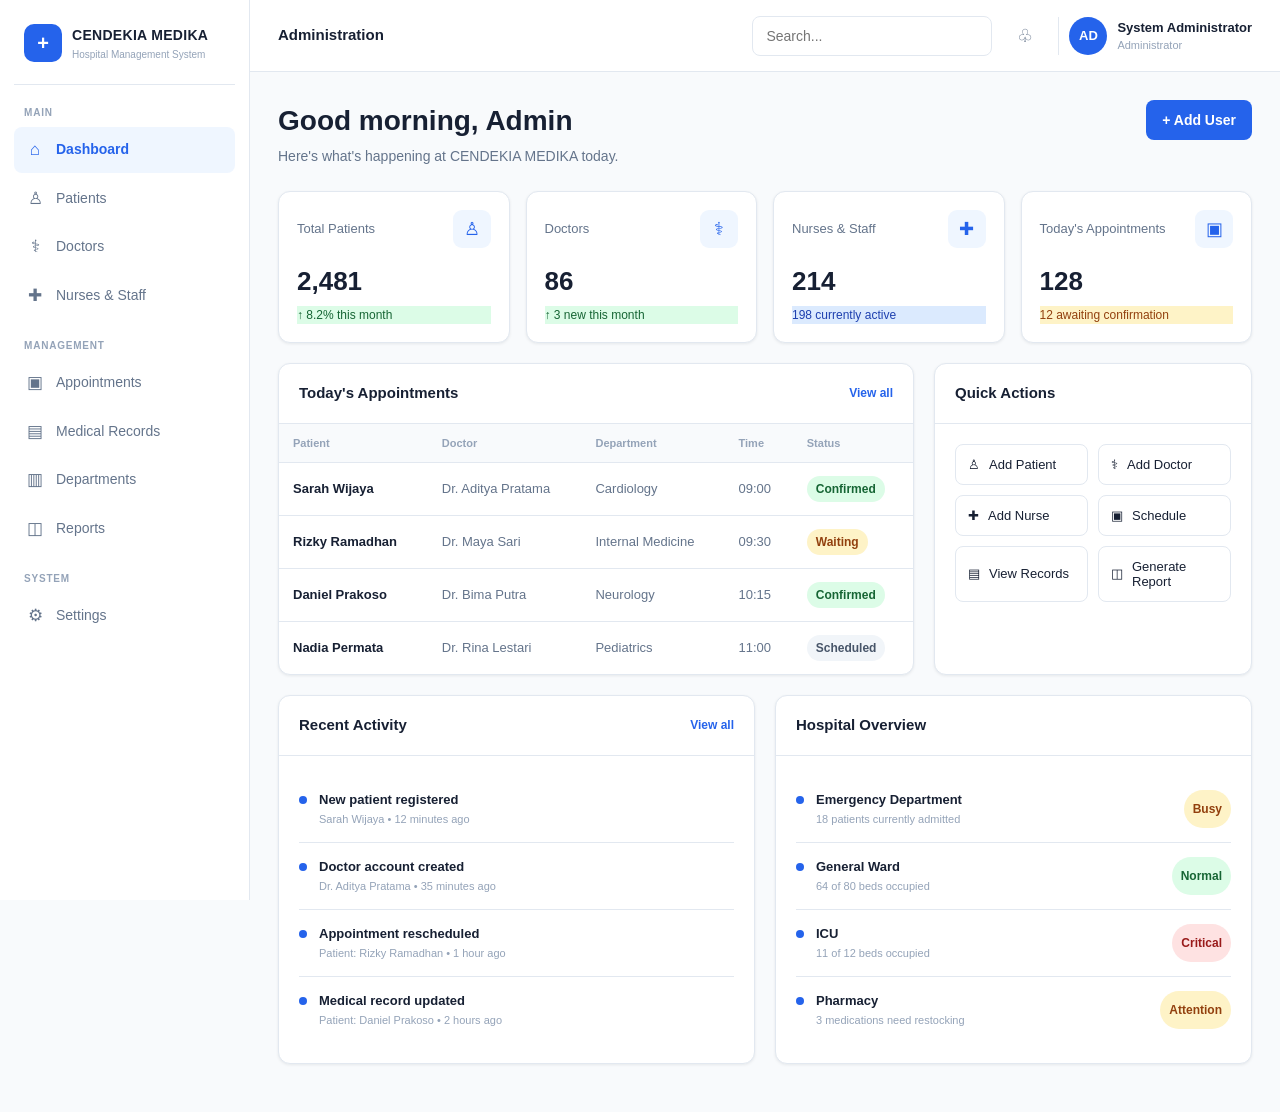
==== pages/admin-dasboard.html @ cd4cfa7d "Create initial HMS frontend" ====
<!DOCTYPE html>
<html lang="en">

<head>
    <meta charset="UTF-8">
    <meta name="viewport" content="width=device-width, initial-scale=1.0">

    <title>Admin Dashboard | CENDEKIA MEDIKA</title>

    <link rel="stylesheet" href="../style.css">
</head>

<body>

<div class="dashboard role-admin">

    <!-- ================= SIDEBAR ================= -->

    <aside class="sidebar">

        <div class="sidebar-logo">

            <div class="sidebar-logo-icon">
                +
            </div>

            <div class="sidebar-logo-text">
                <strong>CENDEKIA MEDIKA</strong>
                <span>Hospital Management System</span>
            </div>

        </div>


        <nav class="sidebar-nav">

            <p class="nav-section-title">
                Main
            </p>

            <a href="#" class="nav-item active">
                <span class="nav-icon">⌂</span>
                <span>Dashboard</span>
            </a>

            <a href="#" class="nav-item">
                <span class="nav-icon">♙</span>
                <span>Patients</span>
            </a>

            <a href="#" class="nav-item">
                <span class="nav-icon">⚕</span>
                <span>Doctors</span>
            </a>

            <a href="#" class="nav-item">
                <span class="nav-icon">✚</span>
                <span>Nurses & Staff</span>
            </a>

            <p class="nav-section-title">
                Management
            </p>

            <a href="#" class="nav-item">
                <span class="nav-icon">▣</span>
                <span>Appointments</span>
            </a>

            <a href="#" class="nav-item">
                <span class="nav-icon">▤</span>
                <span>Medical Records</span>
            </a>

            <a href="#" class="nav-item">
                <span class="nav-icon">▥</span>
                <span>Departments</span>
            </a>

            <a href="#" class="nav-item">
                <span class="nav-icon">◫</span>
                <span>Reports</span>
            </a>

            <p class="nav-section-title">
                System
            </p>

            <a href="#" class="nav-item">
                <span class="nav-icon">⚙</span>
                <span>Settings</span>
            </a>

        </nav>

    </aside>


    <!-- ================= MAIN ================= -->

    <main class="dashboard-main">

        <!-- TOPBAR -->

        <header class="topbar">

            <div class="topbar-left">

                <div class="topbar-title">
                    Administration
                </div>

            </div>


            <div class="topbar-right">

                <input
                    type="search"
                    class="search-box"
                    placeholder="Search..."
                >

                <button class="icon-button">
                    ♧
                </button>

                <div class="user-profile">

                    <div class="avatar">
                        AD
                    </div>

                    <div class="user-info">
                        <strong>System Administrator</strong>
                        <span>Administrator</span>
                    </div>

                </div>

            </div>

        </header>


        <!-- PAGE CONTENT -->

        <section class="page-content">

            <!-- PAGE HEADER -->

            <div class="page-header">

                <div>
                    <h1>Good morning, Admin</h1>

                    <p>
                        Here's what's happening at CENDEKIA MEDIKA today.
                    </p>
                </div>

                <button class="btn btn-primary">
                    + Add User
                </button>

            </div>


            <!-- ================= KPI CARDS ================= -->

            <div class="kpi-grid">

                <div class="card kpi-card">

                    <div class="kpi-header">

                        <span class="kpi-label">
                            Total Patients
                        </span>

                        <div class="kpi-icon">
                            ♙
                        </div>

                    </div>

                    <div class="kpi-value">
                        2,481
                    </div>

                    <div class="kpi-change status-success">
                        ↑ 8.2% this month
                    </div>

                </div>


                <div class="card kpi-card">

                    <div class="kpi-header">

                        <span class="kpi-label">
                            Doctors
                        </span>

                        <div class="kpi-icon">
                            ⚕
                        </div>

                    </div>

                    <div class="kpi-value">
                        86
                    </div>

                    <div class="kpi-change status-success">
                        ↑ 3 new this month
                    </div>

                </div>


                <div class="card kpi-card">

                    <div class="kpi-header">

                        <span class="kpi-label">
                            Nurses & Staff
                        </span>

                        <div class="kpi-icon">
                            ✚
                        </div>

                    </div>

                    <div class="kpi-value">
                        214
                    </div>

                    <div class="kpi-change status-info">
                        198 currently active
                    </div>

                </div>


                <div class="card kpi-card">

                    <div class="kpi-header">

                        <span class="kpi-label">
                            Today's Appointments
                        </span>

                        <div class="kpi-icon">
                            ▣
                        </div>

                    </div>

                    <div class="kpi-value">
                        128
                    </div>

                    <div class="kpi-change status-warning">
                        12 awaiting confirmation
                    </div>

                </div>

            </div>


            <!-- ================= MAIN CONTENT ================= -->

            <div class="content-grid">

                <!-- APPOINTMENTS -->

                <div class="card">

                    <div class="card-header">

                        <h3>Today's Appointments</h3>

                        <a href="#">
                            View all
                        </a>

                    </div>


                    <div class="table-wrapper">

                        <table>

                            <thead>

                                <tr>
                                    <th>Patient</th>
                                    <th>Doctor</th>
                                    <th>Department</th>
                                    <th>Time</th>
                                    <th>Status</th>
                                </tr>

                            </thead>


                            <tbody>

                                <tr>

                                    <td>
                                        <strong>Sarah Wijaya</strong>
                                    </td>

                                    <td>
                                        Dr. Aditya Pratama
                                    </td>

                                    <td>
                                        Cardiology
                                    </td>

                                    <td>
                                        09:00
                                    </td>

                                    <td>
                                        <span class="status status-success">
                                            Confirmed
                                        </span>
                                    </td>

                                </tr>


                                <tr>

                                    <td>
                                        <strong>Rizky Ramadhan</strong>
                                    </td>

                                    <td>
                                        Dr. Maya Sari
                                    </td>

                                    <td>
                                        Internal Medicine
                                    </td>

                                    <td>
                                        09:30
                                    </td>

                                    <td>
                                        <span class="status status-warning">
                                            Waiting
                                        </span>
                                    </td>

                                </tr>


                                <tr>

                                    <td>
                                        <strong>Daniel Prakoso</strong>
                                    </td>

                                    <td>
                                        Dr. Bima Putra
                                    </td>

                                    <td>
                                        Neurology
                                    </td>

                                    <td>
                                        10:15
                                    </td>

                                    <td>
                                        <span class="status status-success">
                                            Confirmed
                                        </span>
                                    </td>

                                </tr>


                                <tr>

                                    <td>
                                        <strong>Nadia Permata</strong>
                                    </td>

                                    <td>
                                        Dr. Rina Lestari
                                    </td>

                                    <td>
                                        Pediatrics
                                    </td>

                                    <td>
                                        11:00
                                    </td>

                                    <td>
                                        <span class="status status-neutral">
                                            Scheduled
                                        </span>
                                    </td>

                                </tr>

                            </tbody>

                        </table>

                    </div>

                </div>


                <!-- QUICK ACTIONS -->

                <div class="card">

                    <div class="card-header">

                        <h3>Quick Actions</h3>

                    </div>

                    <div class="card-body">

                        <div class="quick-actions">

                            <button class="quick-action">
                                <span>♙</span>
                                Add Patient
                            </button>

                            <button class="quick-action">
                                <span>⚕</span>
                                Add Doctor
                            </button>

                            <button class="quick-action">
                                <span>✚</span>
                                Add Nurse
                            </button>

                            <button class="quick-action">
                                <span>▣</span>
                                Schedule
                            </button>

                            <button class="quick-action">
                                <span>▤</span>
                                View Records
                            </button>

                            <button class="quick-action">
                                <span>◫</span>
                                Generate Report
                            </button>

                        </div>

                    </div>

                </div>

            </div>


            <!-- ================= SECOND ROW ================= -->

            <div class="content-grid content-grid-equal">

                <!-- RECENT ACTIVITY -->

                <div class="card">

                    <div class="card-header">

                        <h3>Recent Activity</h3>

                        <a href="#">
                            View all
                        </a>

                    </div>


                    <div class="card-body">

                        <div class="activity-list">

                            <div class="activity-item">

                                <div class="activity-dot"></div>

                                <div class="activity-content">

                                    <strong>
                                        New patient registered
                                    </strong>

                                    <span>
                                        Sarah Wijaya • 12 minutes ago
                                    </span>

                                </div>

                            </div>


                            <div class="activity-item">

                                <div class="activity-dot"></div>

                                <div class="activity-content">

                                    <strong>
                                        Doctor account created
                                    </strong>

                                    <span>
                                        Dr. Aditya Pratama • 35 minutes ago
                                    </span>

                                </div>

                            </div>


                            <div class="activity-item">

                                <div class="activity-dot"></div>

                                <div class="activity-content">

                                    <strong>
                                        Appointment rescheduled
                                    </strong>

                                    <span>
                                        Patient: Rizky Ramadhan • 1 hour ago
                                    </span>

                                </div>

                            </div>


                            <div class="activity-item">

                                <div class="activity-dot"></div>

                                <div class="activity-content">

                                    <strong>
                                        Medical record updated
                                    </strong>

                                    <span>
                                        Patient: Daniel Prakoso • 2 hours ago
                                    </span>

                                </div>

                            </div>

                        </div>

                    </div>

                </div>


                <!-- SYSTEM OVERVIEW -->

                <div class="card">

                    <div class="card-header">

                        <h3>Hospital Overview</h3>

                    </div>


                    <div class="card-body">

                        <div class="activity-list">

                            <div class="activity-item">

                                <div class="activity-dot"></div>

                                <div class="activity-content">

                                    <strong>
                                        Emergency Department
                                    </strong>

                                    <span>
                                        18 patients currently admitted
                                    </span>

                                </div>

                                <span class="status status-warning">
                                    Busy
                                </span>

                            </div>


                            <div class="activity-item">

                                <div class="activity-dot"></div>

                                <div class="activity-content">

                                    <strong>
                                        General Ward
                                    </strong>

                                    <span>
                                        64 of 80 beds occupied
                                    </span>

                                </div>

                                <span class="status status-success">
                                    Normal
                                </span>

                            </div>


                            <div class="activity-item">

                                <div class="activity-dot"></div>

                                <div class="activity-content">

                                    <strong>
                                        ICU
                                    </strong>

                                    <span>
                                        11 of 12 beds occupied
                                    </span>

                                </div>

                                <span class="status status-danger">
                                    Critical
                                </span>

                            </div>


                            <div class="activity-item">

                                <div class="activity-dot"></div>

                                <div class="activity-content">

                                    <strong>
                                        Pharmacy
                                    </strong>

                                    <span>
                                        3 medications need restocking
                                    </span>

                                </div>

                                <span class="status status-warning">
                                    Attention
                                </span>

                            </div>

                        </div>

                    </div>

                </div>

            </div>

        </section>

    </main>

</div>

</body>
</html>
---- style.css ----
/* =========================================================
   CENDEKIA MEDIKA — HMS DESIGN SYSTEM
   ========================================================= */

/* ---------- RESET ---------- */

* {
    margin: 0;
    padding: 0;
    box-sizing: border-box;
}

:root {
    /* Main colors */
    --primary: #2563eb;
    --primary-dark: #1d4ed8;
    --primary-light: #eff6ff;

    /* Role accents */
    --admin: #2563eb;
    --doctor: #0891b2;
    --nurse: #16a34a;
    --patient: #7c3aed;

    /* Status */
    --success: #16a34a;
    --warning: #d97706;
    --danger: #dc2626;
    --info: #2563eb;

    /* Neutral colors */
    --text-primary: #172033;
    --text-secondary: #64748b;
    --text-muted: #94a3b8;

    --background: #f8fafc;
    --surface: #ffffff;
    --border: #e2e8f0;

    /* UI */
    --sidebar-width: 250px;
    --header-height: 72px;

    --radius-sm: 8px;
    --radius-md: 12px;
    --radius-lg: 16px;

    --shadow-sm: 0 1px 3px rgba(15, 23, 42, 0.08);
    --shadow-md: 0 4px 12px rgba(15, 23, 42, 0.08);
}

body {
    font-family:
        Inter,
        -apple-system,
        BlinkMacSystemFont,
        "Segoe UI",
        Roboto,
        Arial,
        sans-serif;

    color: var(--text-primary);
    background: var(--background);
    line-height: 1.5;
}

/* ---------- TYPOGRAPHY ---------- */

h1,
h2,
h3,
h4 {
    color: var(--text-primary);
    font-weight: 600;
}

h1 {
    font-size: 28px;
}

h2 {
    font-size: 22px;
}

h3 {
    font-size: 17px;
}

p {
    color: var(--text-secondary);
}

/* ---------- LINKS ---------- */

a {
    color: var(--primary);
    text-decoration: none;
}

a:hover {
    text-decoration: underline;
}

/* ---------- BUTTONS ---------- */

button {
    font-family: inherit;
    cursor: pointer;
    border: none;
}

.btn {
    display: inline-flex;
    align-items: center;
    justify-content: center;
    gap: 8px;

    min-height: 40px;
    padding: 0 16px;

    border-radius: var(--radius-sm);

    font-size: 14px;
    font-weight: 600;

    transition:
        background 0.2s ease,
        transform 0.1s ease,
        box-shadow 0.2s ease;
}

.btn:active {
    transform: translateY(1px);
}

.btn-primary {
    color: white;
    background: var(--primary);
}

.btn-primary:hover {
    background: var(--primary-dark);
}

.btn-secondary {
    color: var(--text-primary);
    background: var(--surface);
    border: 1px solid var(--border);
}

.btn-secondary:hover {
    background: var(--background);
}

/* ---------- CARDS ---------- */

.card {
    background: var(--surface);
    border: 1px solid var(--border);
    border-radius: var(--radius-md);
    box-shadow: var(--shadow-sm);
}

/* ---------- STATUS BADGES ---------- */

.status {
    display: inline-flex;
    align-items: center;
    gap: 6px;

    padding: 4px 9px;

    border-radius: 999px;

    font-size: 12px;
    font-weight: 600;
}

.status-success {
    color: #166534;
    background: #dcfce7;
}

.status-warning {
    color: #92400e;
    background: #fef3c7;
}

.status-danger {
    color: #991b1b;
    background: #fee2e2;
}

.status-info {
    color: #1e40af;
    background: #dbeafe;
}

.status-neutral {
    color: #475569;
    background: #f1f5f9;
}

/* ---------- FORM ELEMENTS ---------- */

input,
select,
textarea {
    width: 100%;

    padding: 11px 13px;

    border: 1px solid var(--border);
    border-radius: var(--radius-sm);

    background: var(--surface);
    color: var(--text-primary);

    font-family: inherit;
    font-size: 14px;

    outline: none;

    transition:
        border-color 0.2s ease,
        box-shadow 0.2s ease;
}

input:focus,
select:focus,
textarea:focus {
    border-color: var(--primary);

    box-shadow: 0 0 0 3px rgba(37, 99, 235, 0.12);
}

label {
    display: block;

    margin-bottom: 6px;

    color: var(--text-primary);

    font-size: 13px;
    font-weight: 600;
}

/* =========================================================
   DASHBOARD LAYOUT
   ========================================================= */

.dashboard {
    display: flex;
    min-height: 100vh;
}

/* ---------- SIDEBAR ---------- */

.sidebar {
    position: fixed;
    top: 0;
    left: 0;
    bottom: 0;

    width: var(--sidebar-width);

    padding: 20px 14px;

    background: var(--surface);
    border-right: 1px solid var(--border);

    overflow-y: auto;
    z-index: 100;
}

.sidebar-logo {
    display: flex;
    align-items: center;
    gap: 10px;

    padding: 4px 10px 22px;

    border-bottom: 1px solid var(--border);
}

.sidebar-logo-icon {
    width: 38px;
    height: 38px;

    display: flex;
    align-items: center;
    justify-content: center;

    border-radius: 10px;

    color: white;
    background: var(--primary);

    font-size: 20px;
    font-weight: 700;
}

.sidebar-logo-text strong {
    display: block;

    color: var(--text-primary);

    font-size: 14px;
    letter-spacing: 0.3px;
}

.sidebar-logo-text span {
    display: block;

    margin-top: 1px;

    color: var(--text-muted);

    font-size: 10px;
}

/* ---------- SIDEBAR NAVIGATION ---------- */

.sidebar-nav {
    margin-top: 20px;
}

.nav-section-title {
    padding: 0 10px;
    margin: 20px 0 7px;

    color: var(--text-muted);

    font-size: 10px;
    font-weight: 700;
    letter-spacing: 0.08em;
    text-transform: uppercase;
}

.nav-item {
    display: flex;
    align-items: center;
    gap: 11px;

    width: 100%;

    padding: 10px 11px;
    margin-bottom: 3px;

    border-radius: var(--radius-sm);

    color: var(--text-secondary);

    font-size: 14px;
    font-weight: 500;

    transition:
        background 0.2s ease,
        color 0.2s ease;
}

.nav-item:hover {
    color: var(--text-primary);
    background: #f1f5f9;
    text-decoration: none;
}

.nav-item.active {
    color: var(--primary);
    background: var(--primary-light);
    font-weight: 600;
}

.nav-icon {
    width: 20px;

    text-align: center;

    font-size: 17px;
}

/* ---------- MAIN AREA ---------- */

.dashboard-main {
    flex: 1;

    margin-left: var(--sidebar-width);

    min-width: 0;
}

/* ---------- TOP HEADER ---------- */

.topbar {
    position: sticky;
    top: 0;
    z-index: 50;

    height: var(--header-height);

    display: flex;
    align-items: center;
    justify-content: space-between;

    padding: 0 28px;

    background: rgba(255, 255, 255, 0.95);
    border-bottom: 1px solid var(--border);

    backdrop-filter: blur(10px);
}

.topbar-left {
    display: flex;
    align-items: center;
    gap: 12px;
}

.topbar-title {
    font-size: 15px;
    font-weight: 600;
}

.topbar-right {
    display: flex;
    align-items: center;
    gap: 14px;
}

.search-box {
    width: 240px;
}

.icon-button {
    width: 38px;
    height: 38px;

    display: flex;
    align-items: center;
    justify-content: center;

    border-radius: 50%;

    color: var(--text-secondary);
    background: transparent;

    font-size: 18px;
}

.icon-button:hover {
    background: var(--background);
}

/* ---------- USER PROFILE ---------- */

.user-profile {
    display: flex;
    align-items: center;
    gap: 10px;

    padding-left: 10px;

    border-left: 1px solid var(--border);
}

.avatar {
    width: 38px;
    height: 38px;

    display: flex;
    align-items: center;
    justify-content: center;

    border-radius: 50%;

    color: white;
    background: var(--primary);

    font-size: 13px;
    font-weight: 700;
}

.user-info strong {
    display: block;

    font-size: 13px;
}

.user-info span {
    display: block;

    color: var(--text-muted);

    font-size: 11px;
}

/* ---------- PAGE CONTENT ---------- */

.page-content {
    padding: 28px;
    max-width: 1600px;
}

.page-header {
    display: flex;
    align-items: flex-start;
    justify-content: space-between;

    margin-bottom: 24px;
}

.page-header p {
    margin-top: 4px;
    font-size: 14px;
}

/* ---------- KPI GRID ---------- */

.kpi-grid {
    display: grid;

    grid-template-columns: repeat(4, minmax(0, 1fr));

    gap: 16px;

    margin-bottom: 20px;
}

.kpi-card {
    padding: 18px;
}

.kpi-header {
    display: flex;
    align-items: center;
    justify-content: space-between;

    margin-bottom: 14px;
}

.kpi-icon {
    width: 38px;
    height: 38px;

    display: flex;
    align-items: center;
    justify-content: center;

    border-radius: 9px;

    background: var(--primary-light);
    color: var(--primary);

    font-size: 18px;
}

.kpi-label {
    color: var(--text-secondary);
    font-size: 13px;
}

.kpi-value {
    color: var(--text-primary);

    font-size: 26px;
    font-weight: 700;
}

.kpi-change {
    margin-top: 5px;

    font-size: 12px;
}

/* ---------- CONTENT GRID ---------- */

.content-grid {
    display: grid;

    grid-template-columns: minmax(0, 2fr) minmax(280px, 1fr);

    gap: 20px;

    margin-bottom: 20px;
}

.content-grid-equal {
    grid-template-columns: repeat(2, minmax(0, 1fr));
}

/* ---------- CARD HEADER ---------- */

.card-header {
    display: flex;
    align-items: center;
    justify-content: space-between;

    padding: 18px 20px;

    border-bottom: 1px solid var(--border);
}

.card-header h3 {
    font-size: 15px;
}

.card-header a {
    font-size: 12px;
    font-weight: 600;
}

.card-body {
    padding: 20px;
}

/* ---------- TABLE ---------- */

.table-wrapper {
    width: 100%;
    overflow-x: auto;
}

table {
    width: 100%;

    border-collapse: collapse;

    font-size: 13px;
}

th {
    padding: 11px 14px;

    color: var(--text-muted);

    background: #f8fafc;

    font-size: 11px;
    font-weight: 700;

    text-align: left;
    white-space: nowrap;
}

td {
    padding: 13px 14px;

    border-top: 1px solid var(--border);

    color: var(--text-secondary);

    vertical-align: middle;
}

td strong {
    color: var(--text-primary);
    font-weight: 600;
}

tr:hover td {
    background: #fafcff;
}

/* ---------- QUICK ACTIONS ---------- */

.quick-actions {
    display: grid;
    grid-template-columns: repeat(2, minmax(0, 1fr));
    gap: 10px;
}

.quick-action {
    display: flex;
    align-items: center;
    gap: 9px;

    padding: 12px;

    border: 1px solid var(--border);
    border-radius: var(--radius-sm);

    color: var(--text-primary);
    background: var(--surface);

    font-size: 13px;
    font-weight: 500;

    text-align: left;
}

.quick-action:hover {
    background: var(--background);
    border-color: #cbd5e1;
}

/* ---------- ACTIVITY LIST ---------- */

.activity-list {
    display: flex;
    flex-direction: column;
}

.activity-item {
    display: flex;
    gap: 12px;

    padding: 14px 0;

    border-bottom: 1px solid var(--border);
}

.activity-item:last-child {
    border-bottom: none;
}

.activity-dot {
    flex: 0 0 auto;

    width: 8px;
    height: 8px;

    margin-top: 6px;

    border-radius: 50%;
    background: var(--primary);
}

.activity-content {
    flex: 1;
}

.activity-content strong {
    display: block;

    color: var(--text-primary);

    font-size: 13px;
}

.activity-content span {
    display: block;

    margin-top: 2px;

    color: var(--text-muted);

    font-size: 11px;
}

/* ---------- EMPTY STATE ---------- */

.empty-state {
    padding: 40px 20px;

    color: var(--text-muted);

    text-align: center;
}

.empty-state-icon {
    margin-bottom: 10px;

    font-size: 30px;
}

.empty-state p {
    font-size: 13px;
}

/* ---------- ROLE ACCENTS ---------- */

.role-admin {
    --role-color: var(--admin);
    --role-light: #eff6ff;
}

.role-doctor {
    --role-color: var(--doctor);
    --role-light: #ecfeff;
}

.role-nurse {
    --role-color: var(--nurse);
    --role-light: #f0fdf4;
}

.role-patient {
    --role-color: var(--patient);
    --role-light: #f5f3ff;
}

.role-admin .nav-item.active,
.role-doctor .nav-item.active,
.role-nurse .nav-item.active,
.role-patient .nav-item.active {
    color: var(--role-color);
    background: var(--role-light);
}

.role-admin .avatar,
.role-doctor .avatar,
.role-nurse .avatar,
.role-patient .avatar {
    background: var(--role-color);
}

.role-admin .kpi-icon,
.role-doctor .kpi-icon,
.role-nurse .kpi-icon,
.role-patient .kpi-icon {
    color: var(--role-color);
    background: var(--role-light);
}

/* =========================================================
   RESPONSIVE DESIGN
   ========================================================= */

@media (max-width: 1100px) {

    .kpi-grid {
        grid-template-columns: repeat(2, minmax(0, 1fr));
    }

    .content-grid {
        grid-template-columns: 1fr;
    }

    .search-box {
        width: 180px;
    }
}

@media (max-width: 800px) {

    :root {
        --sidebar-width: 70px;
    }

    .sidebar {
        padding: 16px 8px;
    }

    .sidebar-logo-text,
    .nav-section-title,
    .nav-item span:not(.nav-icon) {
        display: none;
    }

    .sidebar-logo {
        justify-content: center;
        padding: 4px 0 20px;
    }

    .nav-item {
        justify-content: center;
        padding: 11px;
    }

    .nav-icon {
        font-size: 19px;
    }

    .page-content {
        padding: 20px;
    }

    .topbar {
        padding: 0 20px;
    }

    .search-box {
        display: none;
    }
}

@media (max-width: 600px) {

    .kpi-grid {
        grid-template-columns: 1fr;
    }

    .content-grid-equal {
        grid-template-columns: 1fr;
    }

    .page-header {
        flex-direction: column;
        gap: 12px;
    }

    .user-info {
        display: none;
    }

    .topbar {
        padding: 0 14px;
    }

    .page-content {
        padding: 16px;
    }

    h1 {
        font-size: 23px;
    }

    .quick-actions {
        grid-template-columns: 1fr;
    }
}
/* =========================================================
   LOGIN PAGE
   ========================================================= */

.login-page {
    min-height: 100vh;

    display: grid;
    grid-template-columns: 1.05fr 0.95fr;

    background: var(--background);
}

/* ---------- BRAND PANEL ---------- */

.login-brand {
    position: relative;

    display: flex;
    flex-direction: column;
    justify-content: center;

    padding: 70px 9vw;

    color: white;

    background:
        linear-gradient(
            145deg,
            #0f2f56 0%,
            #164e7a 55%,
            #176b87 100%
        );

    overflow: hidden;
}

.login-brand::before {
    content: "";

    position: absolute;

    width: 420px;
    height: 420px;

    right: -180px;
    top: -120px;

    border: 1px solid rgba(255,255,255,0.12);
    border-radius: 50%;
}

.login-brand::after {
    content: "";

    position: absolute;

    width: 300px;
    height: 300px;

    left: -180px;
    bottom: -150px;

    border: 1px solid rgba(255,255,255,0.08);
    border-radius: 50%;
}

.brand-content {
    position: relative;
    z-index: 1;

    max-width: 600px;
}

.brand-logo {
    width: 48px;
    height: 48px;

    display: flex;
    align-items: center;
    justify-content: center;

    margin-bottom: 28px;

    border: 1px solid rgba(255,255,255,0.25);
    border-radius: 12px;

    background: rgba(255,255,255,0.08);

    font-size: 30px;
    font-weight: 300;
}

.brand-label {
    margin-bottom: 10px;

    color: rgba(255,255,255,0.65);

    font-size: 11px;
    font-weight: 700;
    letter-spacing: 0.15em;
}

.login-brand h1 {
    margin-bottom: 18px;

    color: white;

    font-size: clamp(38px, 4vw, 58px);
    line-height: 0.98;
    letter-spacing: -0.04em;
}

.login-brand h1 span {
    color: #8dd8e6;
}

.brand-description {
    max-width: 500px;

    color: rgba(255,255,255,0.72);

    font-size: 15px;
    line-height: 1.7;
}

.brand-features {
    display: flex;
    flex-direction: column;
    gap: 18px;

    margin-top: 45px;
}

.brand-feature {
    display: flex;
    align-items: center;
    gap: 14px;
}

.feature-icon {
    width: 38px;
    height: 38px;

    flex: 0 0 auto;

    display: flex;
    align-items: center;
    justify-content: center;

    border: 1px solid rgba(255,255,255,0.15);
    border-radius: 9px;

    background: rgba(255,255,255,0.07);

    color: #a9e5ec;

    font-size: 17px;
}

.brand-feature strong {
    display: block;

    margin-bottom: 2px;

    color: white;

    font-size: 13px;
}

.brand-feature span {
    color: rgba(255,255,255,0.58);

    font-size: 12px;
}

.brand-footer {
    position: absolute;

    left: 9vw;
    bottom: 25px;

    color: rgba(255,255,255,0.4);

    font-size: 10px;
    letter-spacing: 0.05em;
}


/* ---------- LOGIN PANEL ---------- */

.login-panel {
    display: flex;
    align-items: center;
    justify-content: center;

    padding: 50px;
}

.login-container {
    width: 100%;
    max-width: 470px;
}

.login-heading {
    margin-bottom: 30px;
}

.eyebrow {
    margin-bottom: 7px;

    color: var(--primary);

    font-size: 11px;
    font-weight: 700;
    letter-spacing: 0.12em;
}

.login-heading h2 {
    margin-bottom: 7px;

    font-size: 28px;
    letter-spacing: -0.02em;
}

.login-heading p:last-child {
    font-size: 14px;
}


/* ---------- ROLE SELECTION ---------- */

.form-section {
    margin-bottom: 25px;
}

.form-section > label {
    margin-bottom: 9px;
}

.role-grid {
    display: grid;

    grid-template-columns: repeat(4, 1fr);

    gap: 8px;
}

.role-card {
    min-height: 78px;

    display: flex;
    flex-direction: column;
    align-items: center;
    justify-content: center;
    gap: 7px;

    padding: 10px 5px;

    border: 1px solid var(--border);
    border-radius: var(--radius-md);

    color: var(--text-secondary);
    background: white;

    transition:
        border-color 0.2s ease,
        background 0.2s ease,
        color 0.2s ease,
        transform 0.1s ease;
}

.role-card:hover {
    border-color: #cbd5e1;
    background: #f8fafc;
}

.role-card.active {
    border-color: var(--primary);
    color: var(--primary);
    background: var(--primary-light);
}

.role-card:active {
    transform: translateY(1px);
}

.role-icon {
    font-size: 21px;
}

.role-card > span:last-child {
    font-size: 12px;
    font-weight: 600;
}


/* ---------- FORM ---------- */

#loginForm {
    display: flex;
    flex-direction: column;
    gap: 18px;
}

.form-group {
    display: flex;
    flex-direction: column;
}

.password-field {
    position: relative;
}

.password-field input {
    padding-right: 65px;
}

.password-field button {
    position: absolute;

    top: 50%;
    right: 10px;

    transform: translateY(-50%);

    padding: 4px 6px;

    color: var(--text-secondary);
    background: transparent;

    font-size: 11px;
    font-weight: 600;
}

.password-field button:hover {
    color: var(--primary);
}

.login-options {
    display: flex;
    align-items: center;
    justify-content: space-between;

    margin-top: -4px;

    font-size: 12px;
}

.remember-me {
    display: flex;
    align-items: center;
    gap: 7px;

    margin: 0;

    color: var(--text-secondary);

    font-size: 12px;
    font-weight: 400;
}

.remember-me input {
    width: auto;
}

.login-options a {
    font-weight: 600;
}

.login-button {
    width: 100%;

    min-height: 46px;

    margin-top: 2px;

    border-radius: var(--radius-sm);

    color: white;
    background: var(--primary);

    font-size: 14px;
    font-weight: 600;

    transition:
        background 0.2s ease,
        transform 0.1s ease;
}

.login-button:hover {
    background: var(--primary-dark);
}

.login-button:active {
    transform: translateY(1px);
}

.login-message {
    min-height: 18px;

    margin-top: -7px;

    font-size: 12px;
    text-align: center;
}

.demo-info {
    margin-top: 30px;
    padding-top: 18px;

    border-top: 1px solid var(--border);

    text-align: center;
}

.demo-info span {
    color: var(--text-muted);

    font-size: 9px;
    font-weight: 700;
    letter-spacing: 0.12em;
}

.demo-info p {
    margin-top: 3px;

    font-size: 11px;
}


/* =========================================================
   LOGIN RESPONSIVE
   ========================================================= */

@media (max-width: 900px) {

    .login-page {
        grid-template-columns: 1fr;
    }

    .login-brand {
        min-height: 330px;

        padding: 45px 35px;
    }

    .login-brand h1 {
        font-size: 40px;
    }

    .brand-features {
        display: none;
    }

    .brand-footer {
        left: 35px;
    }

    .login-panel {
        padding: 45px 30px;
    }
}

@media (max-width: 500px) {

    .login-brand {
        min-height: 270px;

        padding: 35px 22px;
    }

    .login-brand h1 {
        font-size: 34px;
    }

    .brand-description {
        font-size: 13px;
    }

    .login-panel {
        padding: 35px 20px;
    }

    .role-card {
        min-height: 70px;
    }

    .role-card > span:last-child {
        font-size: 11px;
    }

    .login-heading h2 {
        font-size: 24px;
    }
}
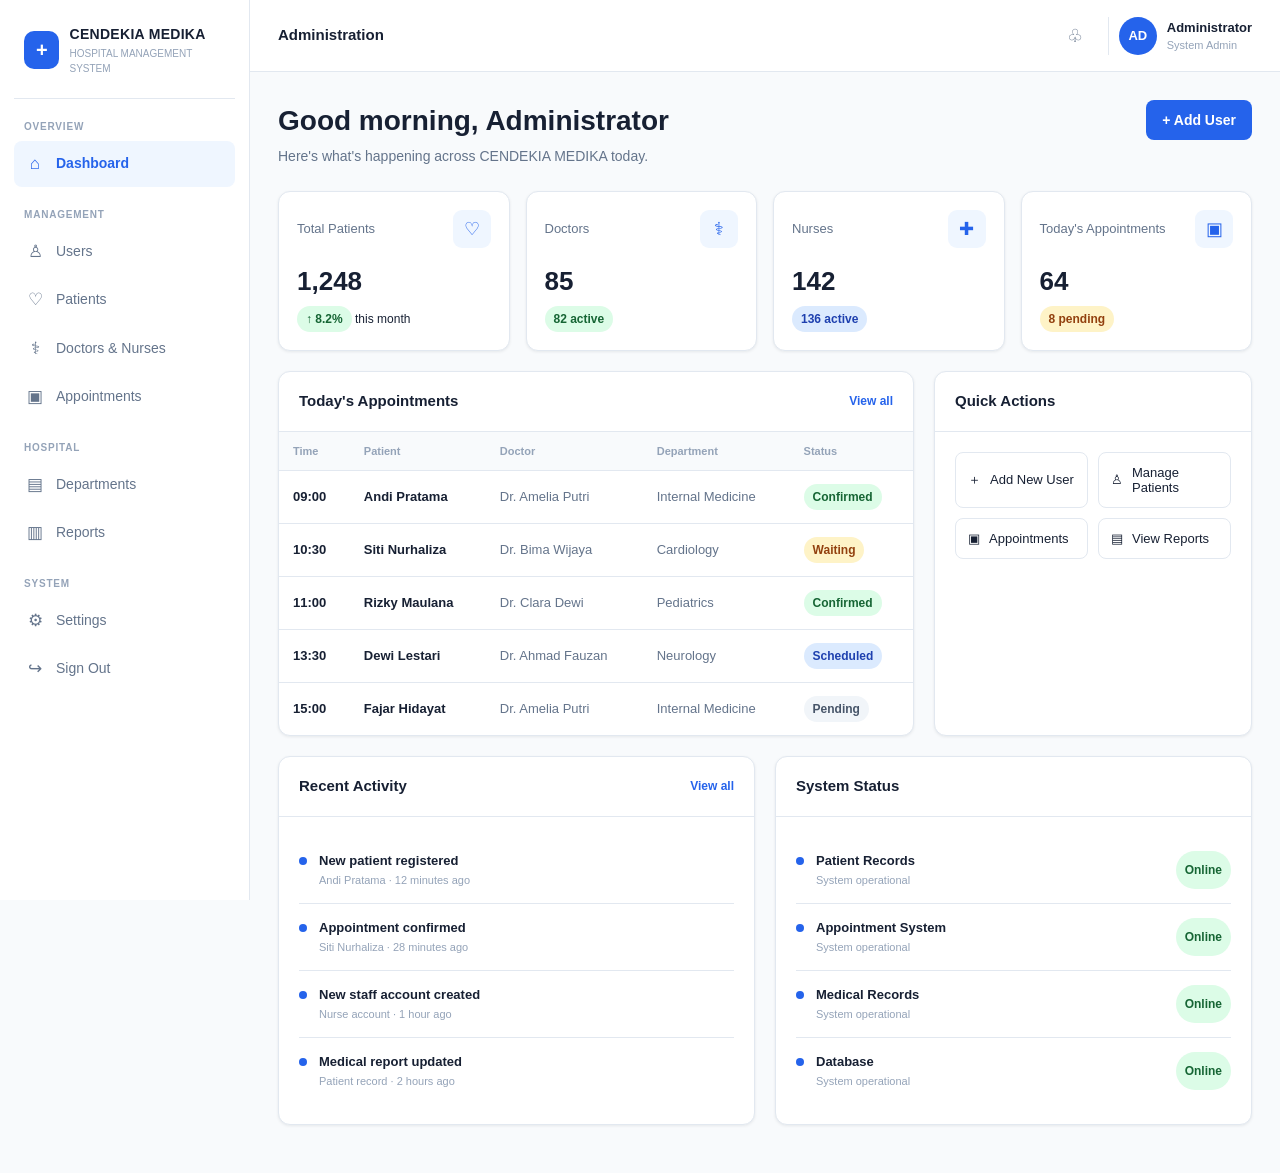
==== commit a8b22c0d: "adding admin dashboard" ====
--- a/pages/admin-dasboard.html
+++ b/pages/admin-dasboard.html
@@ -1,6 +1,5 @@
 <!DOCTYPE html>
 <html lang="en">
-
 <head>
     <meta charset="UTF-8">
     <meta name="viewport" content="width=device-width, initial-scale=1.0">
@@ -14,100 +13,94 @@
 
 <div class="dashboard role-admin">
 
-    <!-- ================= SIDEBAR ================= -->
-
+    <!-- SIDEBAR -->
     <aside class="sidebar">
 
         <div class="sidebar-logo">
-
-            <div class="sidebar-logo-icon">
-                +
-            </div>
+            <div class="sidebar-logo-icon">+</div>
 
             <div class="sidebar-logo-text">
                 <strong>CENDEKIA MEDIKA</strong>
-                <span>Hospital Management System</span>
+                <span>HOSPITAL MANAGEMENT SYSTEM</span>
             </div>
-
         </div>
 
 
         <nav class="sidebar-nav">
 
-            <p class="nav-section-title">
-                Main
-            </p>
+            <div class="nav-section-title">Overview</div>
 
             <a href="#" class="nav-item active">
                 <span class="nav-icon">⌂</span>
                 <span>Dashboard</span>
             </a>
 
+
+            <div class="nav-section-title">Management</div>
+
             <a href="#" class="nav-item">
                 <span class="nav-icon">♙</span>
+                <span>Users</span>
+            </a>
+
+            <a href="#" class="nav-item">
+                <span class="nav-icon">♡</span>
                 <span>Patients</span>
             </a>
 
             <a href="#" class="nav-item">
                 <span class="nav-icon">⚕</span>
-                <span>Doctors</span>
-            </a>
-
-            <a href="#" class="nav-item">
-                <span class="nav-icon">✚</span>
-                <span>Nurses & Staff</span>
-            </a>
-
-            <p class="nav-section-title">
-                Management
-            </p>
+                <span>Doctors & Nurses</span>
+            </a>
 
             <a href="#" class="nav-item">
                 <span class="nav-icon">▣</span>
                 <span>Appointments</span>
             </a>
 
+
+            <div class="nav-section-title">Hospital</div>
+
             <a href="#" class="nav-item">
                 <span class="nav-icon">▤</span>
-                <span>Medical Records</span>
+                <span>Departments</span>
             </a>
 
             <a href="#" class="nav-item">
                 <span class="nav-icon">▥</span>
-                <span>Departments</span>
-            </a>
-
-            <a href="#" class="nav-item">
-                <span class="nav-icon">◫</span>
                 <span>Reports</span>
             </a>
 
-            <p class="nav-section-title">
-                System
-            </p>
+
+            <div class="nav-section-title">System</div>
 
             <a href="#" class="nav-item">
                 <span class="nav-icon">⚙</span>
                 <span>Settings</span>
             </a>
 
+            <a href="../index.html" class="nav-item">
+                <span class="nav-icon">↪</span>
+                <span>Sign Out</span>
+            </a>
+
         </nav>
 
     </aside>
 
 
-    <!-- ================= MAIN ================= -->
-
-    <main class="dashboard-main">
+    <!-- MAIN -->
+    <div class="dashboard-main">
 
         <!-- TOPBAR -->
-
         <header class="topbar">
 
             <div class="topbar-left">
 
-                <div class="topbar-title">
-                    Administration
+                <div>
+                    <div class="topbar-title">
+                        Administration
+                    </div>
                 </div>
 
             </div>
@@ -115,13 +108,7 @@
 
             <div class="topbar-right">
 
-                <input
-                    type="search"
-                    class="search-box"
-                    placeholder="Search..."
-                >
-
-                <button class="icon-button">
+                <button class="icon-button" title="Notifications">
                     ♧
                 </button>
 
@@ -132,8 +119,8 @@
                     </div>
 
                     <div class="user-info">
-                        <strong>System Administrator</strong>
-                        <span>Administrator</span>
+                        <strong>Administrator</strong>
+                        <span>System Admin</span>
                     </div>
 
                 </div>
@@ -144,18 +131,15 @@
 
 
         <!-- PAGE CONTENT -->
-
-        <section class="page-content">
-
-            <!-- PAGE HEADER -->
+        <main class="page-content">
 
             <div class="page-header">
 
                 <div>
-                    <h1>Good morning, Admin</h1>
+                    <h1>Good morning, Administrator</h1>
 
                     <p>
-                        Here's what's happening at CENDEKIA MEDIKA today.
+                        Here's what's happening across CENDEKIA MEDIKA today.
                     </p>
                 </div>
 
@@ -166,30 +150,32 @@
             </div>
 
 
-            <!-- ================= KPI CARDS ================= -->
-
-            <div class="kpi-grid">
+            <!-- KPI CARDS -->
+
+            <section class="kpi-grid">
 
                 <div class="card kpi-card">
 
                     <div class="kpi-header">
-
                         <span class="kpi-label">
                             Total Patients
                         </span>
 
                         <div class="kpi-icon">
-                            ♙
+                            ♡
                         </div>
-
                     </div>
 
                     <div class="kpi-value">
-                        2,481
-                    </div>
-
-                    <div class="kpi-change status-success">
-                        ↑ 8.2% this month
+                        1,248
+                    </div>
+
+                    <div class="kpi-change">
+                        <span class="status status-success">
+                            ↑ 8.2%
+                        </span>
+
+                        <span> this month</span>
                     </div>
 
                 </div>
@@ -198,7 +184,6 @@
                 <div class="card kpi-card">
 
                     <div class="kpi-header">
-
                         <span class="kpi-label">
                             Doctors
                         </span>
@@ -206,15 +191,16 @@
                         <div class="kpi-icon">
                             ⚕
                         </div>
-
                     </div>
 
                     <div class="kpi-value">
-                        86
-                    </div>
-
-                    <div class="kpi-change status-success">
-                        ↑ 3 new this month
+                        85
+                    </div>
+
+                    <div class="kpi-change">
+                        <span class="status status-success">
+                            82 active
+                        </span>
                     </div>
 
                 </div>
@@ -223,23 +209,23 @@
                 <div class="card kpi-card">
 
                     <div class="kpi-header">
-
                         <span class="kpi-label">
-                            Nurses & Staff
+                            Nurses
                         </span>
 
                         <div class="kpi-icon">
                             ✚
                         </div>
-
                     </div>
 
                     <div class="kpi-value">
-                        214
-                    </div>
-
-                    <div class="kpi-change status-info">
-                        198 currently active
+                        142
+                    </div>
+
+                    <div class="kpi-change">
+                        <span class="status status-info">
+                            136 active
+                        </span>
                     </div>
 
                 </div>
@@ -248,7 +234,6 @@
                 <div class="card kpi-card">
 
                     <div class="kpi-header">
-
                         <span class="kpi-label">
                             Today's Appointments
                         </span>
@@ -256,25 +241,26 @@
                         <div class="kpi-icon">
                             ▣
                         </div>
-
                     </div>
 
                     <div class="kpi-value">
-                        128
-                    </div>
-
-                    <div class="kpi-change status-warning">
-                        12 awaiting confirmation
-                    </div>
-
-                </div>
-
-            </div>
-
-
-            <!-- ================= MAIN CONTENT ================= -->
-
-            <div class="content-grid">
+                        64
+                    </div>
+
+                    <div class="kpi-change">
+                        <span class="status status-warning">
+                            8 pending
+                        </span>
+                    </div>
+
+                </div>
+
+            </section>
+
+
+            <!-- MAIN CONTENT -->
+
+            <section class="content-grid">
 
                 <!-- APPOINTMENTS -->
 
@@ -290,7 +276,6 @@
 
                     </div>
 
-
                     <div class="table-wrapper">
 
                         <table>
@@ -298,10 +283,10 @@
                             <thead>
 
                                 <tr>
+                                    <th>Time</th>
                                     <th>Patient</th>
                                     <th>Doctor</th>
                                     <th>Department</th>
-                                    <th>Time</th>
                                     <th>Status</th>
                                 </tr>
 
@@ -313,19 +298,19 @@
                                 <tr>
 
                                     <td>
-                                        <strong>Sarah Wijaya</strong>
-                                    </td>
-
-                                    <td>
-                                        Dr. Aditya Pratama
-                                    </td>
-
-                                    <td>
-                                        Cardiology
-                                    </td>
-
-                                    <td>
-                                        09:00
+                                        <strong>09:00</strong>
+                                    </td>
+
+                                    <td>
+                                        <strong>Andi Pratama</strong>
+                                    </td>
+
+                                    <td>
+                                        Dr. Amelia Putri
+                                    </td>
+
+                                    <td>
+                                        Internal Medicine
                                     </td>
 
                                     <td>
@@ -340,19 +325,19 @@
                                 <tr>
 
                                     <td>
-                                        <strong>Rizky Ramadhan</strong>
-                                    </td>
-
-                                    <td>
-                                        Dr. Maya Sari
-                                    </td>
-
-                                    <td>
-                                        Internal Medicine
-                                    </td>
-
-                                    <td>
-                                        09:30
+                                        <strong>10:30</strong>
+                                    </td>
+
+                                    <td>
+                                        <strong>Siti Nurhaliza</strong>
+                                    </td>
+
+                                    <td>
+                                        Dr. Bima Wijaya
+                                    </td>
+
+                                    <td>
+                                        Cardiology
                                     </td>
 
                                     <td>
@@ -367,19 +352,19 @@
                                 <tr>
 
                                     <td>
-                                        <strong>Daniel Prakoso</strong>
-                                    </td>
-
-                                    <td>
-                                        Dr. Bima Putra
-                                    </td>
-
-                                    <td>
-                                        Neurology
-                                    </td>
-
-                                    <td>
-                                        10:15
+                                        <strong>11:00</strong>
+                                    </td>
+
+                                    <td>
+                                        <strong>Rizky Maulana</strong>
+                                    </td>
+
+                                    <td>
+                                        Dr. Clara Dewi
+                                    </td>
+
+                                    <td>
+                                        Pediatrics
                                     </td>
 
                                     <td>
@@ -394,29 +379,56 @@
                                 <tr>
 
                                     <td>
-                                        <strong>Nadia Permata</strong>
-                                    </td>
-
-                                    <td>
-                                        Dr. Rina Lestari
-                                    </td>
-
-                                    <td>
-                                        Pediatrics
-                                    </td>
-
-                                    <td>
-                                        11:00
-                                    </td>
-
-                                    <td>
-                                        <span class="status status-neutral">
+                                        <strong>13:30</strong>
+                                    </td>
+
+                                    <td>
+                                        <strong>Dewi Lestari</strong>
+                                    </td>
+
+                                    <td>
+                                        Dr. Ahmad Fauzan
+                                    </td>
+
+                                    <td>
+                                        Neurology
+                                    </td>
+
+                                    <td>
+                                        <span class="status status-info">
                                             Scheduled
                                         </span>
                                     </td>
 
                                 </tr>
 
+
+                                <tr>
+
+                                    <td>
+                                        <strong>15:00</strong>
+                                    </td>
+
+                                    <td>
+                                        <strong>Fajar Hidayat</strong>
+                                    </td>
+
+                                    <td>
+                                        Dr. Amelia Putri
+                                    </td>
+
+                                    <td>
+                                        Internal Medicine
+                                    </td>
+
+                                    <td>
+                                        <span class="status status-neutral">
+                                            Pending
+                                        </span>
+                                    </td>
+
+                                </tr>
+
                             </tbody>
 
                         </table>
@@ -439,49 +451,39 @@
                     <div class="card-body">
 
                         <div class="quick-actions">
+
+                            <button class="quick-action">
+                                <span>＋</span>
+                                Add New User
+                            </button>
 
                             <button class="quick-action">
                                 <span>♙</span>
-                                Add Patient
-                            </button>
-
-                            <button class="quick-action">
-                                <span>⚕</span>
-                                Add Doctor
-                            </button>
-
-                            <button class="quick-action">
-                                <span>✚</span>
-                                Add Nurse
+                                Manage Patients
                             </button>
 
                             <button class="quick-action">
                                 <span>▣</span>
-                                Schedule
+                                Appointments
                             </button>
 
                             <button class="quick-action">
                                 <span>▤</span>
-                                View Records
+                                View Reports
                             </button>
 
-                            <button class="quick-action">
-                                <span>◫</span>
-                                Generate Report
-                            </button>
-
                         </div>
 
                     </div>
 
                 </div>
 
-            </div>
-
-
-            <!-- ================= SECOND ROW ================= -->
-
-            <div class="content-grid content-grid-equal">
+            </section>
+
+
+            <!-- LOWER CONTENT -->
+
+            <section class="content-grid content-grid-equal">
 
                 <!-- RECENT ACTIVITY -->
 
@@ -497,7 +499,6 @@
 
                     </div>
 
-
                     <div class="card-body">
 
                         <div class="activity-list">
@@ -513,7 +514,7 @@
                                     </strong>
 
                                     <span>
-                                        Sarah Wijaya • 12 minutes ago
+                                        Andi Pratama · 12 minutes ago
                                     </span>
 
                                 </div>
@@ -528,11 +529,11 @@
                                 <div class="activity-content">
 
                                     <strong>
-                                        Doctor account created
+                                        Appointment confirmed
                                     </strong>
 
                                     <span>
-                                        Dr. Aditya Pratama • 35 minutes ago
+                                        Siti Nurhaliza · 28 minutes ago
                                     </span>
 
                                 </div>
@@ -547,11 +548,11 @@
                                 <div class="activity-content">
 
                                     <strong>
-                                        Appointment rescheduled
+                                        New staff account created
                                     </strong>
 
                                     <span>
-                                        Patient: Rizky Ramadhan • 1 hour ago
+                                        Nurse account · 1 hour ago
                                     </span>
 
                                 </div>
@@ -566,11 +567,11 @@
                                 <div class="activity-content">
 
                                     <strong>
-                                        Medical record updated
+                                        Medical report updated
                                     </strong>
 
                                     <span>
-                                        Patient: Daniel Prakoso • 2 hours ago
+                                        Patient record · 2 hours ago
                                     </span>
 
                                 </div>
@@ -584,16 +585,15 @@
                 </div>
 
 
-                <!-- SYSTEM OVERVIEW -->
+                <!-- SYSTEM STATUS -->
 
                 <div class="card">
 
                     <div class="card-header">
 
-                        <h3>Hospital Overview</h3>
-
-                    </div>
-
+                        <h3>System Status</h3>
+
+                    </div>
 
                     <div class="card-body">
 
@@ -606,17 +606,17 @@
                                 <div class="activity-content">
 
                                     <strong>
-                                        Emergency Department
+                                        Patient Records
                                     </strong>
 
                                     <span>
-                                        18 patients currently admitted
+                                        System operational
                                     </span>
 
                                 </div>
 
-                                <span class="status status-warning">
-                                    Busy
+                                <span class="status status-success">
+                                    Online
                                 </span>
 
                             </div>
@@ -629,17 +629,17 @@
                                 <div class="activity-content">
 
                                     <strong>
-                                        General Ward
+                                        Appointment System
                                     </strong>
 
                                     <span>
-                                        64 of 80 beds occupied
+                                        System operational
                                     </span>
 
                                 </div>
 
                                 <span class="status status-success">
-                                    Normal
+                                    Online
                                 </span>
 
                             </div>
@@ -652,17 +652,17 @@
                                 <div class="activity-content">
 
                                     <strong>
-                                        ICU
+                                        Medical Records
                                     </strong>
 
                                     <span>
-                                        11 of 12 beds occupied
+                                        System operational
                                     </span>
 
                                 </div>
 
-                                <span class="status status-danger">
-                                    Critical
+                                <span class="status status-success">
+                                    Online
                                 </span>
 
                             </div>
@@ -675,17 +675,17 @@
                                 <div class="activity-content">
 
                                     <strong>
-                                        Pharmacy
+                                        Database
                                     </strong>
 
                                     <span>
-                                        3 medications need restocking
+                                        System operational
                                     </span>
 
                                 </div>
 
-                                <span class="status status-warning">
-                                    Attention
+                                <span class="status status-success">
+                                    Online
                                 </span>
 
                             </div>
@@ -696,11 +696,11 @@
 
                 </div>
 
-            </div>
-
-        </section>
-
-    </main>
+            </section>
+
+        </main>
+
+    </div>
 
 </div>
 
